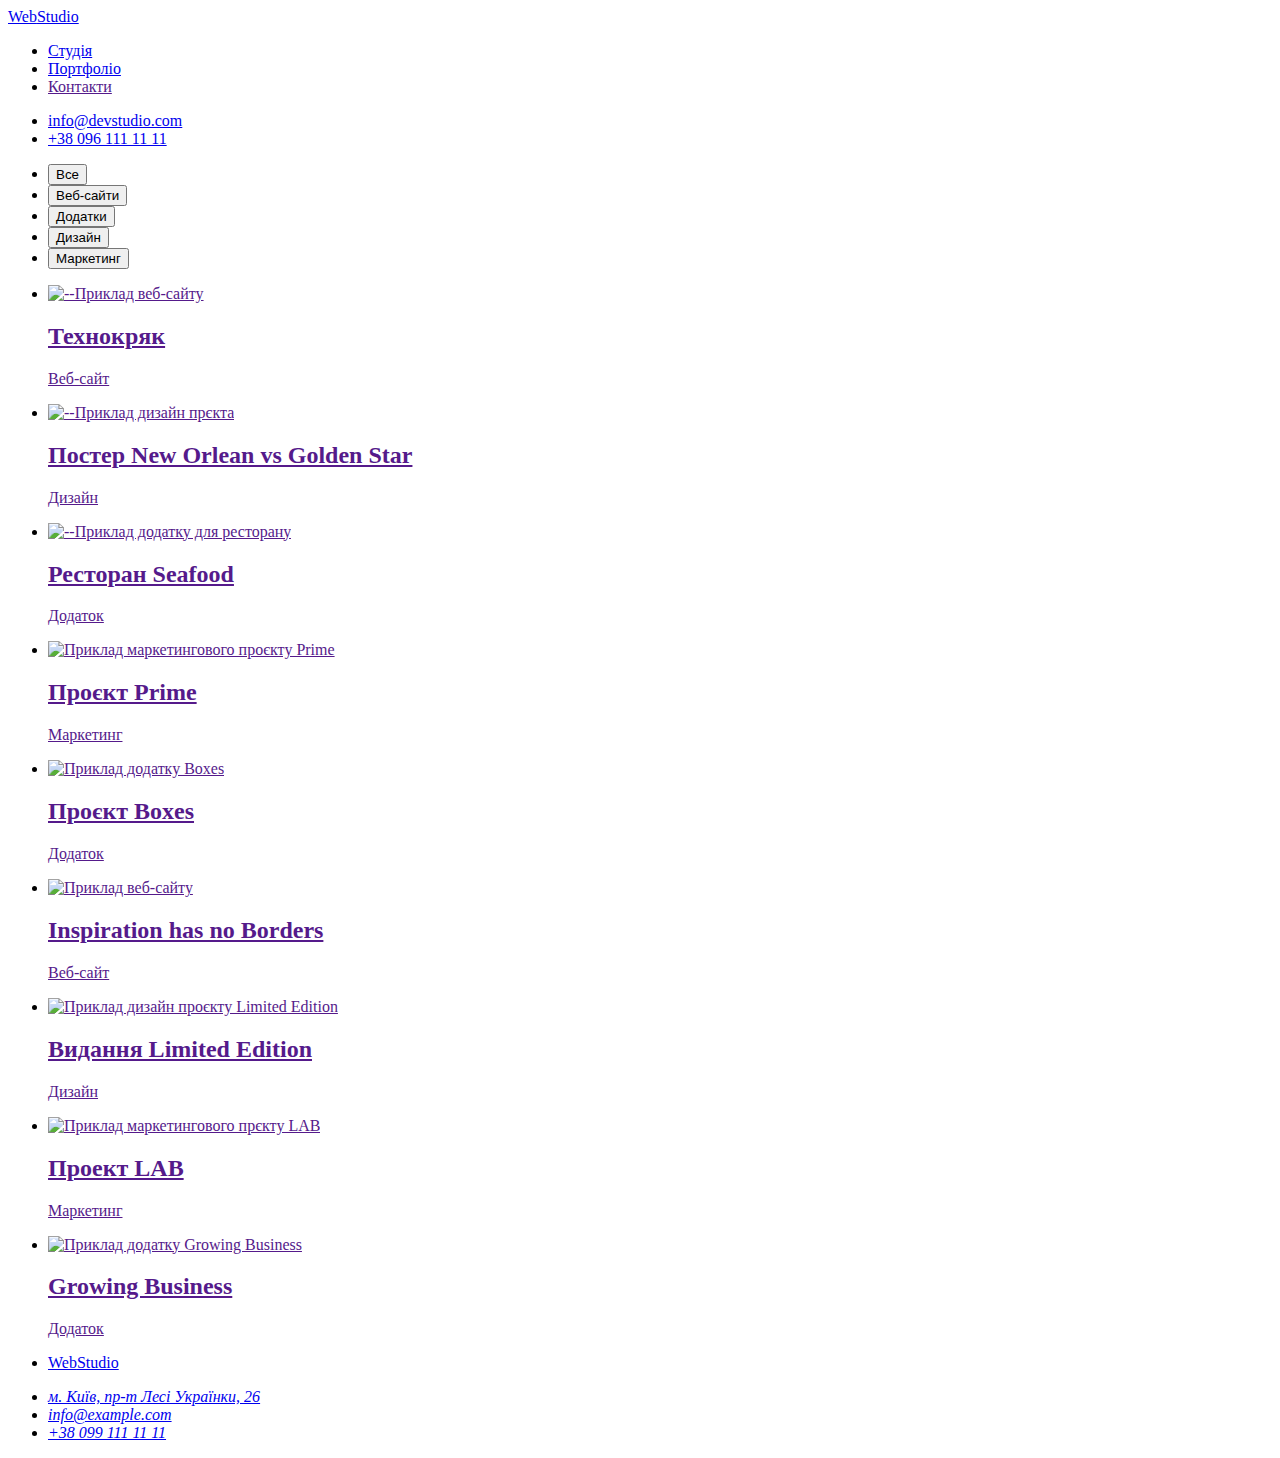
==== portfolio.html @ 871980d9 "Додає сторінку портфоліо" ====
<!DOCTYPE html>
<html lang="uk">
  <head>
    <meta charset="UTF-8" />
    <meta http-equiv="X-UA-Compatible" content="IE=edge" />
    <meta name="viewport" content="width=device-width, initial-scale=1.0" />
    <title>Document</title>
    <link
      href="https://fonts.googleapis.com/css2?family=Raleway:wght@700&family=Roboto:wght@400;500;700;900&display=swap"
      rel="stylesheet"
    />
    <link
      rel="stylesheet"
      href="https://cdnjs.cloudflare.com/ajax/libs/modern-normalize/1.1.0/modern-normalize.min.css"
      integrity="sha512-wpPYUAdjBVSE4KJnH1VR1HeZfpl1ub8YT/NKx4PuQ5NmX2tKuGu6U/JRp5y+Y8XG2tV+wKQpNHVUX03MfMFn9Q=="
      crossorigin="anonymous"
      referrerpolicy="no-referrer"
    />
    <link rel="stylesheet" href="./css/styles.css" />
  </head>
  <body>
    <!--Хедер-->
    <header class="page-header">
      <div class="container nav-heder">
        <a href="./index.html" class="logo list">
          <span class="logo-blue">Web</span
          ><span class="logo-black">Studio</span></a
        >
        <!--Навігація-->
        <nav>
          <ul class="site-nav list">
            <li class="item">
              <a href="./index.html" class="list current">Студія</a>
            </li>
            <li class="item">
              <a href="./portfolio.html" class="list">Портфоліо</a>
            </li>
            <li class="item"><a href="" class="list">Контакти</a></li>
          </ul>
        </nav>
        <!--Контакти-->
        <ul class="contacts list">
          <li class="item">
            <a href="mailto:info@devstudio.com" class="list"
              >info@devstudio.com</a
            >
          </li>
          <li class="item">
            <a href="tel:+380961111111" class="list">+38 096 111 11 11</a>
          </li>
        </ul>
      </div>
    </header>
    <!--Main-->
    <main>
      <div class="container">
        <section class="section portfolio">
          <!--<h1>Портфоліо</h1>-->
          <!--Фільтр портфоліо-->
          <ul class="buttons list">
            <li class="item"><button type="button">Все</button></li>
            <li class="item"><button type="button">Веб-сайти</button></li>
            <li class="item"><button type="button">Додатки</button></li>
            <li class="item"><button type="button">Дизайн</button></li>
            <li class="item"><button type="button">Маркетинг</button></li>
          </ul>
          <!--Приклади робіт-->
          <ul class="projects list">
            <li class="item">
              <a href="" class="list"
                ><img
                  src="./images/example1.jpg"
                  alt="--Приклад веб-сайту"
                  width="370"
                  height="294"
                />
                <h2 class="projects-title">Технокряк</h2>
                <p class="projects-text">Веб-сайт</p></a
              >
            </li>
            <li class="item">
              <a href="" class="list"
                ><img
                  src="./images/example2.jpg"
                  alt="--Приклад дизайн прєкта"
                  width="370"
                  height="294"
                />
                <h2 class="projects-title">Постер New Orlean vs Golden Star</h2>
                <p class="projects-text">Дизайн</p></a
              >
            </li>
            <li class="item">
              <a href="" class="list"
                ><img
                  src="./images/example3.jpg"
                  alt="--Приклад додатку для ресторану"
                  width="370"
                  height="294"
                />
                <h2 class="projects-title">Ресторан Seafood</h2>
                <p class="projects-text">Додаток</p></a
              >
            </li>
            <li class="item">
              <a href="" class="list"
                ><img
                  src="./images/example4.jpg"
                  alt="Приклад маркетингового проєкту Prime "
                  width="370"
                  height="294"
                />
                <h2 class="projects-title">Проєкт Prime</h2>
                <p class="projects-text">Маркетинг</p></a
              >
            </li>
            <li class="item">
              <a href="" class="list"
                ><img
                  src="./images/example5.jpg"
                  alt="Приклад додатку Boxes"
                  width="370"
                  height="294"
                />
                <h2 class="projects-title">Проєкт Boxes</h2>
                <p class="projects-text">Додаток</p></a
              >
            </li>
            <li class="item">
              <a href="" class="list"
                ><img
                  src="./images/example6.jpg"
                  alt="Приклад веб-сайту"
                  width="370"
                  height="294"
                />
                <h2 class="projects-title">Inspiration has no Borders</h2>
                <p class="projects-text">Веб-сайт</p></a
              >
            </li>
            <li class="item">
              <a href="" class="list"
                ><img
                  src="./images/example7.jpg"
                  alt="Приклад дизайн проєкту Limited Edition"
                  width="370"
                  height="294"
                />
                <h2 class="projects-title">Видання Limited Edition</h2>
                <p class="projects-text">Дизайн</p></a
              >
            </li>
            <li class="item">
              <a href="" class="list"
                ><img
                  src="./images/example8.jpg"
                  alt="Приклад маркетингового прєкту LAB"
                  width="370"
                  height="294"
                />
                <h2 class="projects-title">Проект LAB</h2>
                <p class="projects-text">Маркетинг</p></a
              >
            </li>
            <li class="item">
              <a href="" class="list"
                ><img
                  src="./images/example9.jpg"
                  alt="Приклад додатку Growing Business"
                  width="370"
                  height="294"
                />
                <h2 class="projects-title">Growing Business</h2>
                <p class="projects-text">Додаток</p></a
              >
            </li>
          </ul>
        </section>
      </div>
    </main>
    <!--Футер-->
    <footer class="page-footer">
      <div class="container">
        <ul class="logo-footer">
          <li class="item">
            <a href="./index.html" class="logo list">
              <span class="logo-blue">Web</span
              ><span class="logo-white">Studio</span></a
            >
          </li>
        </ul>

        <address class="page-address">
          <ul class="page-address">
            <li class="item">
              <a
                href="https://www.google.com/maps/place/%D0%B1%D1%83%D0%BB.+%D0%9B%D0%B5%D1%81%D0%B8+%D0%A3%D0%BA%D1%80%D0%B0%D0%B8%D0%BD%D0%BA%D0%B8,+26,+%D0%9A%D0%B8%D0%B5%D0%B2,+02000/@50.4265841,30.5361971,17z/data=!3m1!4b1!4m5!3m4!1s0x40d4cf0e033ecbe9:0x57a4dffefec77da0!8m2!3d50.4265807!4d30.5383858"
                target="_blank"
                rel="noopener noreferrer"
                class="address-footer list"
                >м. Київ, пр-т Лесі Українки, 26</a
              >
            </li>
            <li class="item">
              <a href="mailto:info@example.com" class="address-link list"
                >info@example.com</a
              >
              <br />
            </li>
            <li class="item">
              <a href="tel:+380991111111" class="address-link list"
                >+38 099 111 11 11</a
              >
            </li>
          </ul>
        </address>
      </div>
    </footer>
  </body>
</html>
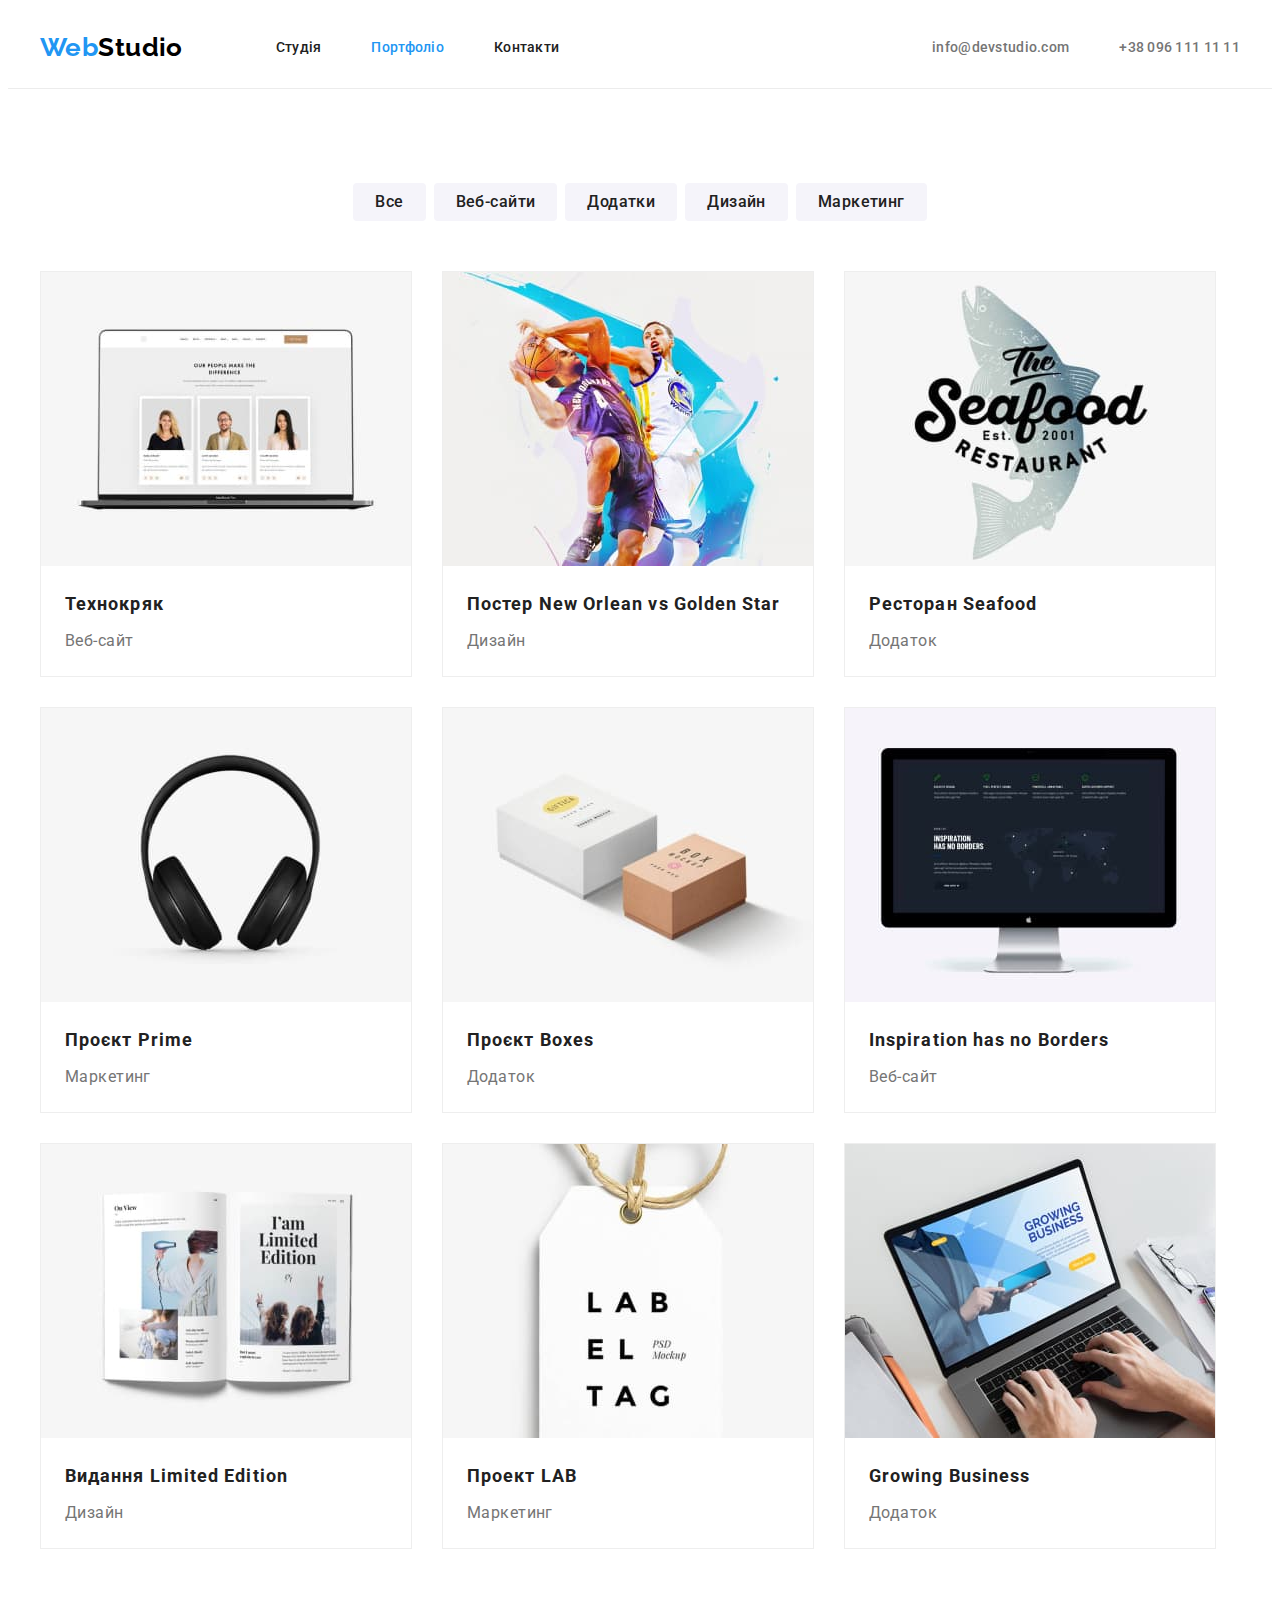
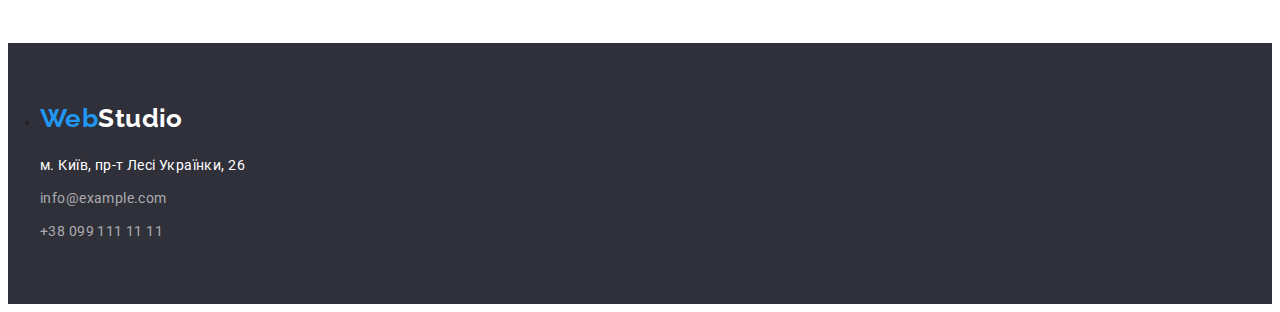
==== commit fe1d7365: "Зміни активності сторінок" ====
--- a/portfolio.html
+++ b/portfolio.html
@@ -30,10 +30,10 @@
         <nav>
           <ul class="site-nav list">
             <li class="item">
-              <a href="./index.html" class="list current">Студія</a>
-            </li>
-            <li class="item">
-              <a href="./portfolio.html" class="list">Портфоліо</a>
+              <a href="./index.html" class="list">Студія</a>
+            </li>
+            <li class="item">
+              <a href="./portfolio.html" class="list current">Портфоліо</a>
             </li>
             <li class="item"><a href="" class="list">Контакти</a></li>
           </ul>
--- a/css/styles.css
+++ b/css/styles.css
@@ -0,0 +1,415 @@
+:root{
+    --primary-text-color: #212121;
+    --secondary-text-color: #757575;
+    --white-color: #FFFFFF;
+    --dark-color: #2F303A;
+    --accent-color: #2196F3;
+    --primari-background-color: #FFFFFF;
+    --secondary-background-color: #F5F4FA;
+}
+
+
+
+/*body*/
+
+body{
+    font-family: 'Roboto', sans-serif;
+    font-weight: 700;
+    font-size: 14px;
+    letter-spacing: 0.03em;
+    color: var(--primary-text-color);
+    background-color:var(--primari-background-color);
+}
+
+h1, h2, h3{
+    margin: 0;
+    padding: 0;
+}
+p{
+    margin: 0;
+    padding: 0;
+}
+
+.list {
+    padding: 0;
+    margin: 0;
+    list-style: none;
+    text-decoration: none;
+}
+
+.container{
+    width: 1200px;
+    padding-right: 15px;
+    padding-left: 15px;
+    margin: 0 auto;
+}
+
+.section{
+    padding-top: 94px;
+    padding-bottom: 94px;
+}
+
+/*heder*/
+
+.page-header{
+    font-weight: 500;
+    line-height: 1.14; 
+    border-bottom: 1px solid #ECECEC;;
+}
+
+.nav-heder{
+    display: flex;
+    align-items: center;
+}
+
+/*logo*/
+
+.logo{
+    display: block;
+
+    font-family: 'Raleway', sans-serif;
+    font-weight: 700;
+    font-size: 26px;
+    line-height: 1.2;
+  
+}
+
+.logo-black{
+    color: #000000;
+}
+
+.logo-blue{
+    color: var(--accent-color);
+}
+
+/*navigation*/
+
+.site-nav{
+    display: flex;
+}
+
+.site-nav .item{
+    margin-left: 50px;
+}
+
+.site-nav .item:first-child{
+    margin-left: 93px;
+}
+
+.site-nav .list{
+    display: block;
+    padding-top: 32px;
+    padding-bottom: 32px;
+
+    letter-spacing: 0.02em;
+    color: inherit;  
+}
+
+.site-nav .list.current{
+    color: var(--accent-color);
+}
+
+.site-nav :hover,
+.site-nav :focus{
+    color:var(--accent-color);
+}
+
+.contacts{
+    display: flex;
+    margin-left: auto;
+}
+
+.contacts .item + .item{
+    margin-left: 50px;
+}
+
+.contacts :hover,
+.contacts :focus{
+    color:var(--accent-color);
+}
+.contacts .list{
+    display: block;
+    padding-top: 32px;
+    padding-bottom: 32px;
+
+    letter-spacing: 0.02em;
+    color:var(--secondary-text-color);
+}
+
+
+/*hiro*/
+
+.hiro{
+    background-color:var(--dark-color);
+    text-align: center;
+}
+
+.hiro-title{
+    margin-bottom: 30px;
+
+    color:var(--white-color);
+    font-weight: 900;
+    font-size: 44px;
+    line-height: 1.36;
+    letter-spacing: 0.06em;
+    text-transform: uppercase;
+}
+
+.hiro button{
+    padding: 10px 32px;
+    border: 0;
+    border-radius: 4px;
+
+    background-color:var(--accent-color);
+    color:var(--white-color);
+
+    font-weight: inherit;
+    font-size: 16px;
+    line-height: 1.88;
+    cursor: pointer;
+}
+
+.hiro button:hover,
+.hiro button:focus{
+    background-color:var(--white-color);
+    color:var(--accent-color);
+}
+
+/*features*/
+
+.features{
+    display: flex;  
+    padding-bottom: 0;
+}
+
+.features .item{
+    width: 270px;
+    margin-right: 30px;
+}
+
+.features .item:last-child{
+    margin-right: 0;
+}
+
+.features-text{
+    font-weight: 400;
+    line-height: 1.7;
+    color:var(--secondary-text-color);
+}
+
+.features-title{
+    margin-bottom: 10px;
+    line-height: 1.14;
+    font-size: 14px;
+    font-weight: 700;
+}
+
+
+
+/*activity*/
+
+.images{
+    display: flex; 
+}
+
+.images .item{
+    margin-right: 30px;
+}
+
+.images .item:last-child{
+    margin-right: 0;
+}
+
+.images-title{
+    margin-bottom: 50px;
+
+    font-size: 36px;
+    line-height: 1.16;
+    text-align: center;
+}
+
+.list img{
+    display: block;  
+}
+
+
+
+/*team*/
+
+.team{
+    display: flex;
+    background-color:var(--secondary-background-color);
+    line-height: 1.18;   
+}
+
+.team .item{
+    width: 270px;
+    margin-right: 30px;
+    border-radius: 0px 0px 4px 4px;
+
+    background-color: var(--white-color);
+}
+.team .item:last-child{
+    margin-right: 0;
+}
+
+
+.team-title{
+    margin-bottom: 50px;
+
+    font-size: 36px;
+    line-height: 1.16;
+    text-align: center;
+    font-weight: 700;
+}
+
+.team-name{
+    margin-top: 30px;
+    margin-bottom: 10px;  
+
+    text-align: center;
+    font-size: 16px;
+    font-weight: 500; 
+}
+
+.team-text{
+    margin-bottom: 30px;
+
+    text-align: center;
+    font-weight: 400;
+    font-size: 16px;
+    color:var(--secondary-text-color); 
+}
+
+
+/*footer*/
+
+.page-footer{
+    background-color:var(--dark-color);
+    font-weight: 400;
+    line-height: 1.7;  
+}
+
+.logo-footer{
+    margin: 0;
+    padding: 60px 0 20px 0;
+}
+
+.page-address{
+    margin: 0;
+    padding: 0;
+
+    font-style: normal;
+    list-style: none;
+    text-decoration: none;
+}
+
+.page-address .item{
+    padding-bottom: 9px;
+}
+
+.page-address .item:last-child{
+    padding-bottom: 60px;
+}
+
+.page-address :hover,
+.page-address :focus{
+    color:var(--accent-color);
+}
+
+.logo-white {
+    color: #FFFFFF;
+}
+
+.address-footer{
+    color:var(--white-color);  
+}
+
+.address-link{
+    color: rgba(255, 255, 255, 0.6);
+}
+
+
+/*portfplio*/
+
+/*portfolio filter*/
+
+.buttons{
+    display: flex; 
+    justify-content: center;
+    margin-bottom: 34px;
+    padding-bottom: 16px;
+}
+
+.buttons .item{
+    margin-right: 8px;
+}
+
+.buttons .item:last-child{
+    margin-right: 0px;
+}
+
+.buttons [type]{
+    padding: 6px 22px;
+    border: 0px;
+    border-radius: 4px;
+    background-color: #F5F4FA;
+
+    font-family: inherit;
+    font-weight: 500;
+    font-size: 16px;
+    line-height: 1.62;
+    cursor: pointer;
+    color: currentColor;
+    letter-spacing: inherit;
+}
+
+.buttons [type]:hover,
+.buttons [type]:focus{
+    color:var(--white-color);
+    background:var(--accent-color);  
+}
+
+
+    /*examples of projects*/ 
+
+.projects{
+    display: flex;
+    flex-wrap: wrap;
+}
+
+.projects .item{
+    width: 370px;
+    margin-bottom: 30px;
+    margin-right: 30px;
+    border: 1px solid #EEEEEE;
+}
+
+.projects .item:nth-child(3n){
+    margin-right: 0px;
+}
+
+.projects .item:nth-last-child(-n+3){
+    margin-bottom: 0px;
+}
+
+.projects a {
+    color: inherit;
+}
+
+.projects-title{
+    margin: 20px 24px 4px 24px;
+    
+    font-size: 18px;
+    line-height: 2;
+    letter-spacing: 0.06em;  
+}
+
+.projects-text{
+    margin: 0 24px 20px 24px;
+
+    font-weight: 400;
+    font-size: 16px;
+    line-height: 1.88;
+    color: #757575;
+}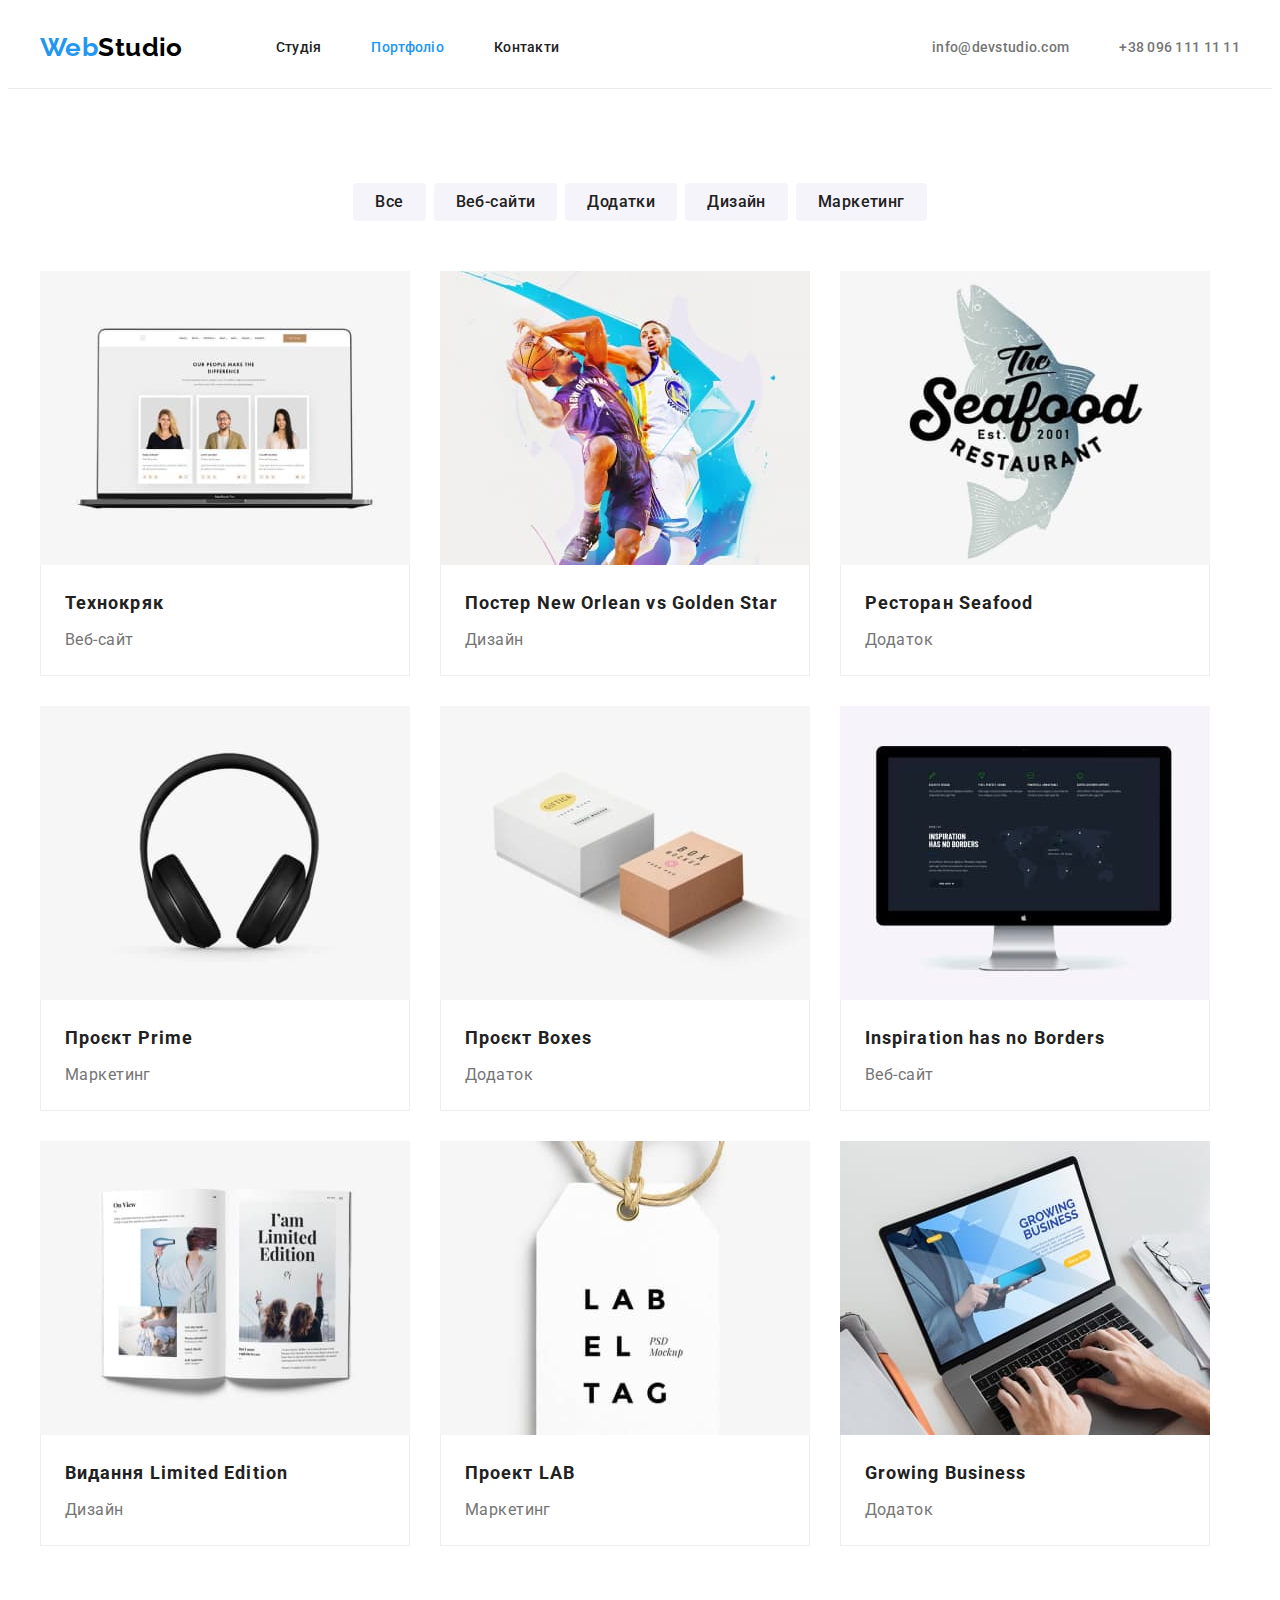
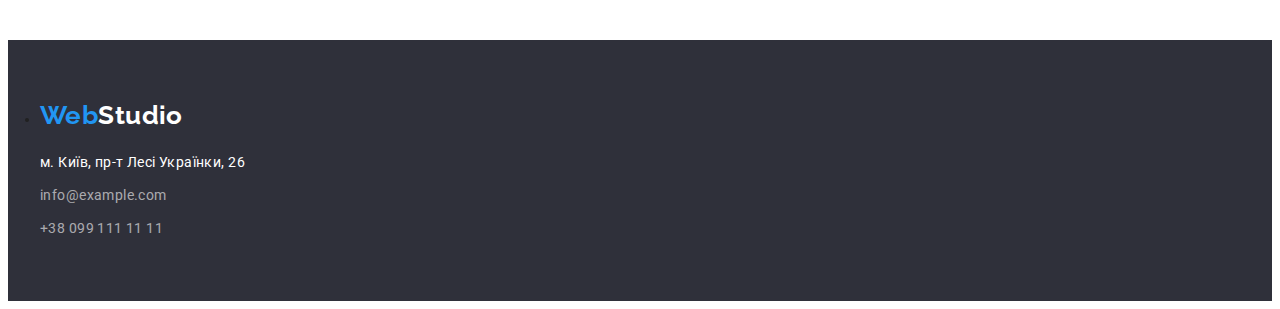
==== commit c062f444: "Зміни в стилях портфоліо" ====
--- a/portfolio.html
+++ b/portfolio.html
@@ -74,9 +74,11 @@
                   width="370"
                   height="294"
                 />
-                <h2 class="projects-title">Технокряк</h2>
-                <p class="projects-text">Веб-сайт</p></a
-              >
+                <div class="projects-card">
+                  <h2 class="projects-title">Технокряк</h2>
+                  <p class="projects-text">Веб-сайт</p>
+                </div>
+              </a>
             </li>
             <li class="item">
               <a href="" class="list"
@@ -86,9 +88,13 @@
                   width="370"
                   height="294"
                 />
-                <h2 class="projects-title">Постер New Orlean vs Golden Star</h2>
-                <p class="projects-text">Дизайн</p></a
-              >
+                <div class="projects-card">
+                  <h2 class="projects-title">
+                    Постер New Orlean vs Golden Star
+                  </h2>
+                  <p class="projects-text">Дизайн</p>
+                </div>
+              </a>
             </li>
             <li class="item">
               <a href="" class="list"
@@ -98,9 +104,11 @@
                   width="370"
                   height="294"
                 />
-                <h2 class="projects-title">Ресторан Seafood</h2>
-                <p class="projects-text">Додаток</p></a
-              >
+                <div class="projects-card">
+                  <h2 class="projects-title">Ресторан Seafood</h2>
+                  <p class="projects-text">Додаток</p>
+                </div>
+              </a>
             </li>
             <li class="item">
               <a href="" class="list"
@@ -110,9 +118,11 @@
                   width="370"
                   height="294"
                 />
-                <h2 class="projects-title">Проєкт Prime</h2>
-                <p class="projects-text">Маркетинг</p></a
-              >
+                <div class="projects-card">
+                  <h2 class="projects-title">Проєкт Prime</h2>
+                  <p class="projects-text">Маркетинг</p>
+                </div>
+              </a>
             </li>
             <li class="item">
               <a href="" class="list"
@@ -122,9 +132,11 @@
                   width="370"
                   height="294"
                 />
-                <h2 class="projects-title">Проєкт Boxes</h2>
-                <p class="projects-text">Додаток</p></a
-              >
+                <div class="projects-card">
+                  <h2 class="projects-title">Проєкт Boxes</h2>
+                  <p class="projects-text">Додаток</p>
+                </div>
+              </a>
             </li>
             <li class="item">
               <a href="" class="list"
@@ -134,9 +146,11 @@
                   width="370"
                   height="294"
                 />
-                <h2 class="projects-title">Inspiration has no Borders</h2>
-                <p class="projects-text">Веб-сайт</p></a
-              >
+                <div class="projects-card">
+                  <h2 class="projects-title">Inspiration has no Borders</h2>
+                  <p class="projects-text">Веб-сайт</p>
+                </div>
+              </a>
             </li>
             <li class="item">
               <a href="" class="list"
@@ -146,9 +160,11 @@
                   width="370"
                   height="294"
                 />
-                <h2 class="projects-title">Видання Limited Edition</h2>
-                <p class="projects-text">Дизайн</p></a
-              >
+                <div class="projects-card">
+                  <h2 class="projects-title">Видання Limited Edition</h2>
+                  <p class="projects-text">Дизайн</p>
+                </div>
+              </a>
             </li>
             <li class="item">
               <a href="" class="list"
@@ -158,9 +174,11 @@
                   width="370"
                   height="294"
                 />
-                <h2 class="projects-title">Проект LAB</h2>
-                <p class="projects-text">Маркетинг</p></a
-              >
+                <div class="projects-card">
+                  <h2 class="projects-title">Проект LAB</h2>
+                  <p class="projects-text">Маркетинг</p>
+                </div>
+              </a>
             </li>
             <li class="item">
               <a href="" class="list"
@@ -170,9 +188,11 @@
                   width="370"
                   height="294"
                 />
-                <h2 class="projects-title">Growing Business</h2>
-                <p class="projects-text">Додаток</p></a
-              >
+                <div class="projects-card">
+                  <h2 class="projects-title">Growing Business</h2>
+                  <p class="projects-text">Додаток</p>
+                </div>
+              </a>
             </li>
           </ul>
         </section>
--- a/css/styles.css
+++ b/css/styles.css
@@ -179,7 +179,7 @@
 
 .features{
     display: flex;  
-    padding-bottom: 0;
+    padding-bottom: 47px;
 }
 
 .features .item{
@@ -208,15 +208,20 @@
 
 /*activity*/
 
-.images{
-    display: flex; 
-}
-
-.images .item{
+.section.images{
+    padding-top: 47px;
+}
+
+.images-list{
+    display: flex;   
+}
+
+.images-list .item{
+    width: 370;
     margin-right: 30px;
 }
 
-.images .item:last-child{
+.images-list .item:last-child{
     margin-right: 0;
 }
 
@@ -264,8 +269,8 @@
 }
 
 .team-name{
-    margin-top: 30px;
-    margin-bottom: 10px;  
+    padding-top: 30px;
+    padding-bottom: 10px;  
 
     text-align: center;
     font-size: 16px;
@@ -273,7 +278,7 @@
 }
 
 .team-text{
-    margin-bottom: 30px;
+    padding-bottom: 30px;
 
     text-align: center;
     font-weight: 400;
@@ -378,11 +383,18 @@
     flex-wrap: wrap;
 }
 
+.projects-card{
+    border: 1px solid #EEEEEE;
+}
+.projects-card{
+    border-top: 0;
+}
+
 .projects .item{
     width: 370px;
     margin-bottom: 30px;
     margin-right: 30px;
-    border: 1px solid #EEEEEE;
+    
 }
 
 .projects .item:nth-child(3n){
@@ -398,7 +410,7 @@
 }
 
 .projects-title{
-    margin: 20px 24px 4px 24px;
+    padding: 20px 24px 4px 24px;
     
     font-size: 18px;
     line-height: 2;
@@ -406,7 +418,7 @@
 }
 
 .projects-text{
-    margin: 0 24px 20px 24px;
+    padding: 0 24px 20px 24px;
 
     font-weight: 400;
     font-size: 16px;
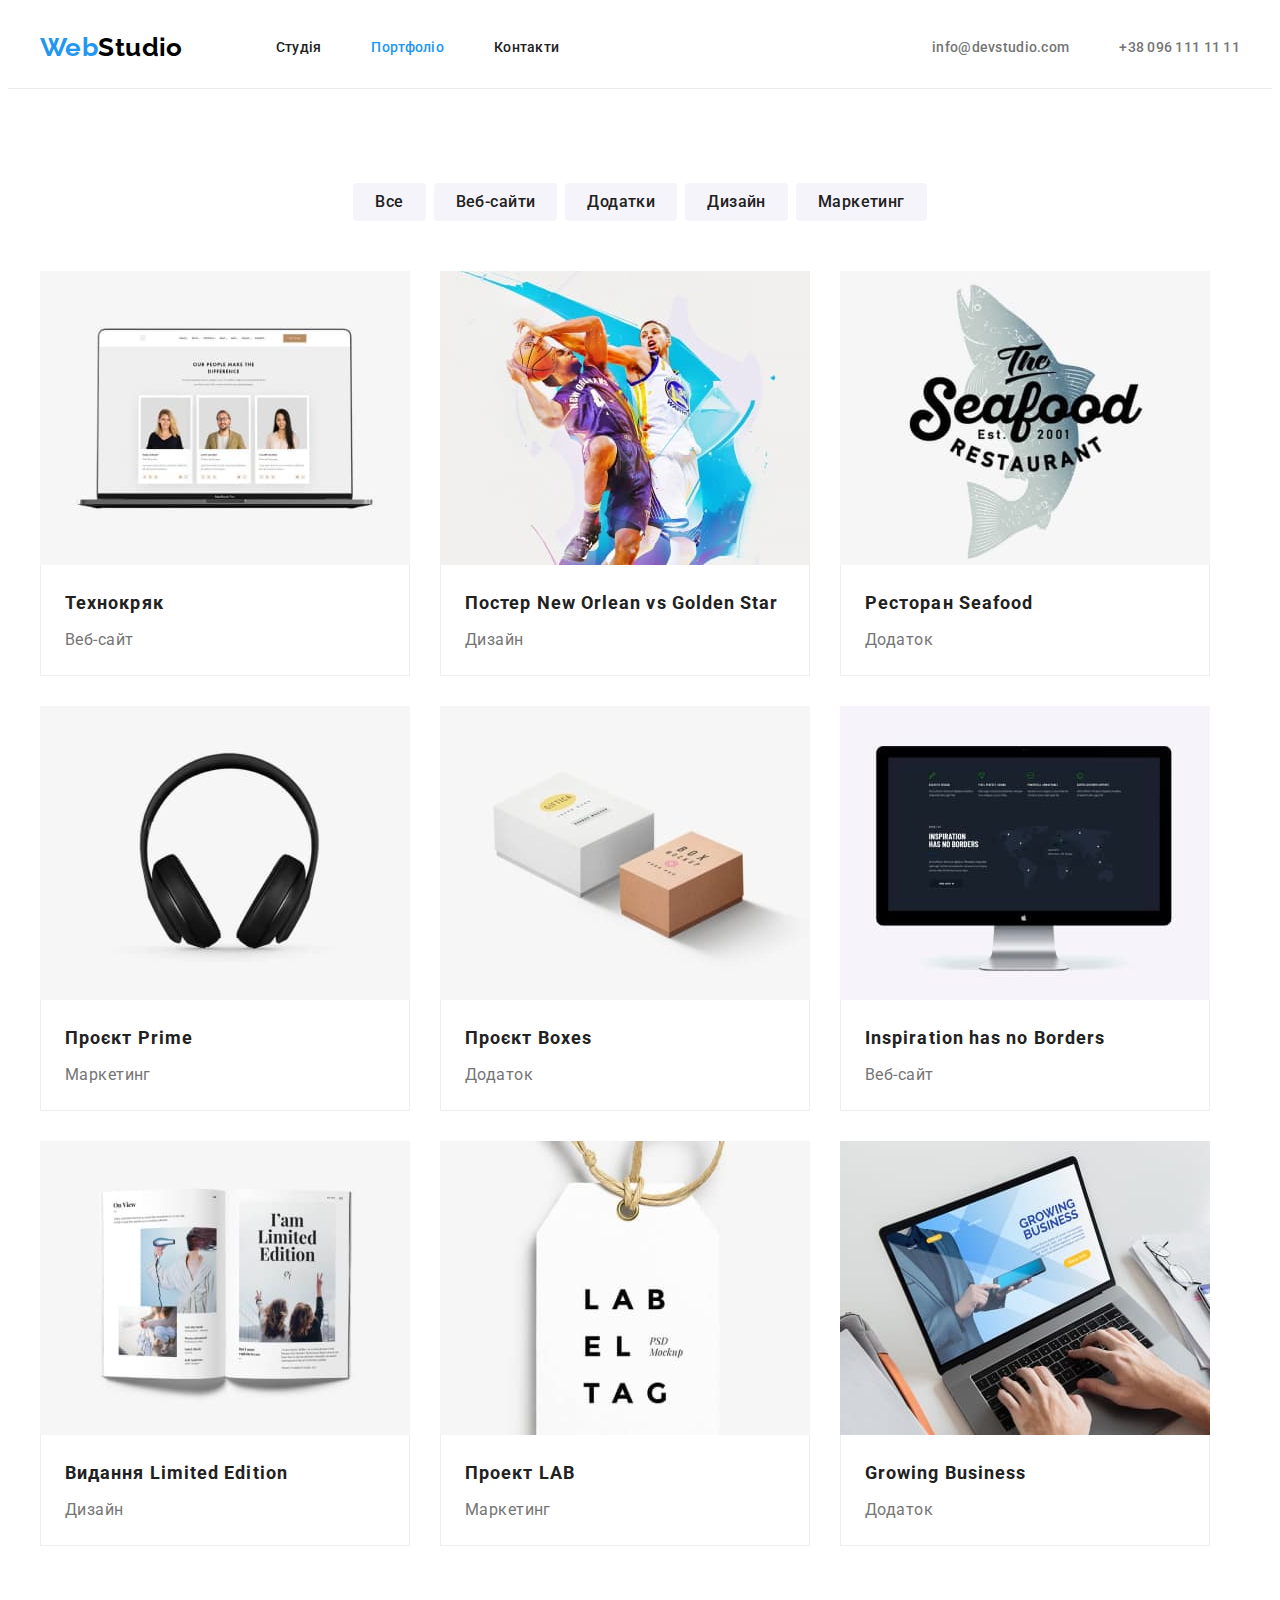
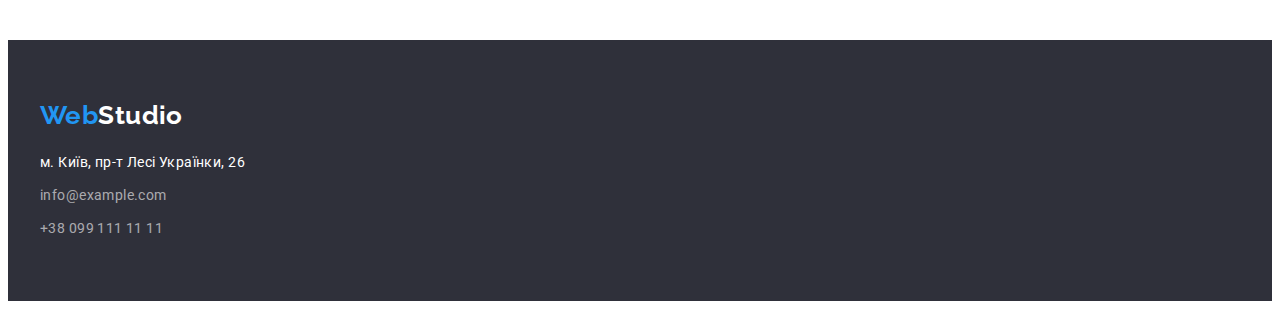
==== commit b5e234f1: "Зміни до стилів" ====
--- a/portfolio.html
+++ b/portfolio.html
@@ -19,14 +19,15 @@
     <link rel="stylesheet" href="./css/styles.css" />
   </head>
   <body>
-    <!--Хедер-->
+    <!--ХЕДЕР-->
     <header class="page-header">
       <div class="container nav-heder">
         <a href="./index.html" class="logo list">
           <span class="logo-blue">Web</span
           ><span class="logo-black">Studio</span></a
         >
-        <!--Навігація-->
+
+        <!--НАВІГАЦІЯ-->
         <nav>
           <ul class="site-nav list">
             <li class="item">
@@ -38,7 +39,8 @@
             <li class="item"><a href="" class="list">Контакти</a></li>
           </ul>
         </nav>
-        <!--Контакти-->
+
+        <!--КОНТАКТИ-->
         <ul class="contacts list">
           <li class="item">
             <a href="mailto:info@devstudio.com" class="list"
@@ -53,163 +55,158 @@
     </header>
     <!--Main-->
     <main>
-      <div class="container">
-        <section class="section portfolio">
-          <!--<h1>Портфоліо</h1>-->
-          <!--Фільтр портфоліо-->
-          <ul class="buttons list">
-            <li class="item"><button type="button">Все</button></li>
-            <li class="item"><button type="button">Веб-сайти</button></li>
-            <li class="item"><button type="button">Додатки</button></li>
-            <li class="item"><button type="button">Дизайн</button></li>
-            <li class="item"><button type="button">Маркетинг</button></li>
-          </ul>
-          <!--Приклади робіт-->
-          <ul class="projects list">
-            <li class="item">
-              <a href="" class="list"
-                ><img
-                  src="./images/example1.jpg"
-                  alt="--Приклад веб-сайту"
-                  width="370"
-                  height="294"
-                />
-                <div class="projects-card">
-                  <h2 class="projects-title">Технокряк</h2>
-                  <p class="projects-text">Веб-сайт</p>
-                </div>
-              </a>
-            </li>
-            <li class="item">
-              <a href="" class="list"
-                ><img
-                  src="./images/example2.jpg"
-                  alt="--Приклад дизайн прєкта"
-                  width="370"
-                  height="294"
-                />
-                <div class="projects-card">
-                  <h2 class="projects-title">
-                    Постер New Orlean vs Golden Star
-                  </h2>
-                  <p class="projects-text">Дизайн</p>
-                </div>
-              </a>
-            </li>
-            <li class="item">
-              <a href="" class="list"
-                ><img
-                  src="./images/example3.jpg"
-                  alt="--Приклад додатку для ресторану"
-                  width="370"
-                  height="294"
-                />
-                <div class="projects-card">
-                  <h2 class="projects-title">Ресторан Seafood</h2>
-                  <p class="projects-text">Додаток</p>
-                </div>
-              </a>
-            </li>
-            <li class="item">
-              <a href="" class="list"
-                ><img
-                  src="./images/example4.jpg"
-                  alt="Приклад маркетингового проєкту Prime "
-                  width="370"
-                  height="294"
-                />
-                <div class="projects-card">
-                  <h2 class="projects-title">Проєкт Prime</h2>
-                  <p class="projects-text">Маркетинг</p>
-                </div>
-              </a>
-            </li>
-            <li class="item">
-              <a href="" class="list"
-                ><img
-                  src="./images/example5.jpg"
-                  alt="Приклад додатку Boxes"
-                  width="370"
-                  height="294"
-                />
-                <div class="projects-card">
-                  <h2 class="projects-title">Проєкт Boxes</h2>
-                  <p class="projects-text">Додаток</p>
-                </div>
-              </a>
-            </li>
-            <li class="item">
-              <a href="" class="list"
-                ><img
-                  src="./images/example6.jpg"
-                  alt="Приклад веб-сайту"
-                  width="370"
-                  height="294"
-                />
-                <div class="projects-card">
-                  <h2 class="projects-title">Inspiration has no Borders</h2>
-                  <p class="projects-text">Веб-сайт</p>
-                </div>
-              </a>
-            </li>
-            <li class="item">
-              <a href="" class="list"
-                ><img
-                  src="./images/example7.jpg"
-                  alt="Приклад дизайн проєкту Limited Edition"
-                  width="370"
-                  height="294"
-                />
-                <div class="projects-card">
-                  <h2 class="projects-title">Видання Limited Edition</h2>
-                  <p class="projects-text">Дизайн</p>
-                </div>
-              </a>
-            </li>
-            <li class="item">
-              <a href="" class="list"
-                ><img
-                  src="./images/example8.jpg"
-                  alt="Приклад маркетингового прєкту LAB"
-                  width="370"
-                  height="294"
-                />
-                <div class="projects-card">
-                  <h2 class="projects-title">Проект LAB</h2>
-                  <p class="projects-text">Маркетинг</p>
-                </div>
-              </a>
-            </li>
-            <li class="item">
-              <a href="" class="list"
-                ><img
-                  src="./images/example9.jpg"
-                  alt="Приклад додатку Growing Business"
-                  width="370"
-                  height="294"
-                />
-                <div class="projects-card">
-                  <h2 class="projects-title">Growing Business</h2>
-                  <p class="projects-text">Додаток</p>
-                </div>
-              </a>
-            </li>
-          </ul>
-        </section>
-      </div>
+      <section class="section container portfolio">
+        <!--<h1>Портфоліо</h1>-->
+        <!--ФІЛЬТР-->
+        <ul class="buttons list">
+          <li class="item"><button type="button">Все</button></li>
+          <li class="item"><button type="button">Веб-сайти</button></li>
+          <li class="item"><button type="button">Додатки</button></li>
+          <li class="item"><button type="button">Дизайн</button></li>
+          <li class="item"><button type="button">Маркетинг</button></li>
+        </ul>
+
+        <!--ПРИКЛАДИ ПРОЄКТІВ-->
+        <ul class="projects list">
+          <li class="item">
+            <a href="" class="list"
+              ><img
+                src="./images/example1.jpg"
+                alt="--Приклад веб-сайту"
+                width="370"
+                height="294"
+              />
+              <div class="projects-card">
+                <h2 class="projects-title">Технокряк</h2>
+                <p class="projects-text">Веб-сайт</p>
+              </div>
+            </a>
+          </li>
+          <li class="item">
+            <a href="" class="list"
+              ><img
+                src="./images/example2.jpg"
+                alt="--Приклад дизайн прєкта"
+                width="370"
+                height="294"
+              />
+              <div class="projects-card">
+                <h2 class="projects-title">Постер New Orlean vs Golden Star</h2>
+                <p class="projects-text">Дизайн</p>
+              </div>
+            </a>
+          </li>
+          <li class="item">
+            <a href="" class="list"
+              ><img
+                src="./images/example3.jpg"
+                alt="--Приклад додатку для ресторану"
+                width="370"
+                height="294"
+              />
+              <div class="projects-card">
+                <h2 class="projects-title">Ресторан Seafood</h2>
+                <p class="projects-text">Додаток</p>
+              </div>
+            </a>
+          </li>
+          <li class="item">
+            <a href="" class="list"
+              ><img
+                src="./images/example4.jpg"
+                alt="Приклад маркетингового проєкту Prime "
+                width="370"
+                height="294"
+              />
+              <div class="projects-card">
+                <h2 class="projects-title">Проєкт Prime</h2>
+                <p class="projects-text">Маркетинг</p>
+              </div>
+            </a>
+          </li>
+          <li class="item">
+            <a href="" class="list"
+              ><img
+                src="./images/example5.jpg"
+                alt="Приклад додатку Boxes"
+                width="370"
+                height="294"
+              />
+              <div class="projects-card">
+                <h2 class="projects-title">Проєкт Boxes</h2>
+                <p class="projects-text">Додаток</p>
+              </div>
+            </a>
+          </li>
+          <li class="item">
+            <a href="" class="list"
+              ><img
+                src="./images/example6.jpg"
+                alt="Приклад веб-сайту"
+                width="370"
+                height="294"
+              />
+              <div class="projects-card">
+                <h2 class="projects-title">Inspiration has no Borders</h2>
+                <p class="projects-text">Веб-сайт</p>
+              </div>
+            </a>
+          </li>
+          <li class="item">
+            <a href="" class="list"
+              ><img
+                src="./images/example7.jpg"
+                alt="Приклад дизайн проєкту Limited Edition"
+                width="370"
+                height="294"
+              />
+              <div class="projects-card">
+                <h2 class="projects-title">Видання Limited Edition</h2>
+                <p class="projects-text">Дизайн</p>
+              </div>
+            </a>
+          </li>
+          <li class="item">
+            <a href="" class="list"
+              ><img
+                src="./images/example8.jpg"
+                alt="Приклад маркетингового прєкту LAB"
+                width="370"
+                height="294"
+              />
+              <div class="projects-card">
+                <h2 class="projects-title">Проект LAB</h2>
+                <p class="projects-text">Маркетинг</p>
+              </div>
+            </a>
+          </li>
+          <li class="item">
+            <a href="" class="list"
+              ><img
+                src="./images/example9.jpg"
+                alt="Приклад додатку Growing Business"
+                width="370"
+                height="294"
+              />
+              <div class="projects-card">
+                <h2 class="projects-title">Growing Business</h2>
+                <p class="projects-text">Додаток</p>
+              </div>
+            </a>
+          </li>
+        </ul>
+      </section>
     </main>
-    <!--Футер-->
+
+    <!--ФУТЕР-->
     <footer class="page-footer">
       <div class="container">
-        <ul class="logo-footer">
-          <li class="item">
-            <a href="./index.html" class="logo list">
-              <span class="logo-blue">Web</span
-              ><span class="logo-white">Studio</span></a
-            >
-          </li>
-        </ul>
-
+        <div class="logo-footer">
+          <a href="./index.html" class="logo item list">
+            <span class="logo-blue">Web</span
+            ><span class="logo-white">Studio</span></a
+          >
+        </div>
         <address class="page-address">
           <ul class="page-address">
             <li class="item">
--- a/css/styles.css
+++ b/css/styles.css
@@ -86,14 +86,15 @@
 
 .site-nav{
     display: flex;
+    margin-left: 93px;
 }
 
 .site-nav .item{
-    margin-left: 50px;
-}
-
-.site-nav .item:first-child{
-    margin-left: 93px;
+    margin-right: 50px;
+}
+
+.site-nav .item:last-child{
+    margin-right: 0; 
 }
 
 .site-nav .list{
@@ -137,14 +138,18 @@
 }
 
 
-/*hiro*/
-
-.hiro{
+/*hero*/
+
+.hero{
     background-color:var(--dark-color);
+    height: 600px;
+    padding: 200px 0;
+    align-items: center;
     text-align: center;
 }
 
-.hiro-title{
+
+.hero-title{
     margin-bottom: 30px;
 
     color:var(--white-color);
@@ -155,7 +160,7 @@
     text-transform: uppercase;
 }
 
-.hiro button{
+.hero button{
     padding: 10px 32px;
     border: 0;
     border-radius: 4px;
@@ -169,8 +174,8 @@
     cursor: pointer;
 }
 
-.hiro button:hover,
-.hiro button:focus{
+.hero button:hover,
+.hero button:focus{
     background-color:var(--white-color);
     color:var(--accent-color);
 }
@@ -179,7 +184,7 @@
 
 .features{
     display: flex;  
-    padding-bottom: 47px;
+    padding-bottom: 94px;
 }
 
 .features .item{
@@ -209,7 +214,7 @@
 /*activity*/
 
 .section.images{
-    padding-top: 47px;
+    padding-top: 0px;
 }
 
 .images-list{
@@ -293,11 +298,14 @@
     background-color:var(--dark-color);
     font-weight: 400;
     line-height: 1.7;  
+
+    padding-top: 60px;
+    padding-bottom: 60px;
 }
 
 .logo-footer{
     margin: 0;
-    padding: 60px 0 20px 0;
+    padding-bottom: 20px;
 }
 
 .page-address{
@@ -314,7 +322,7 @@
 }
 
 .page-address .item:last-child{
-    padding-bottom: 60px;
+    padding-bottom: 0px;
 }
 
 .page-address :hover,
